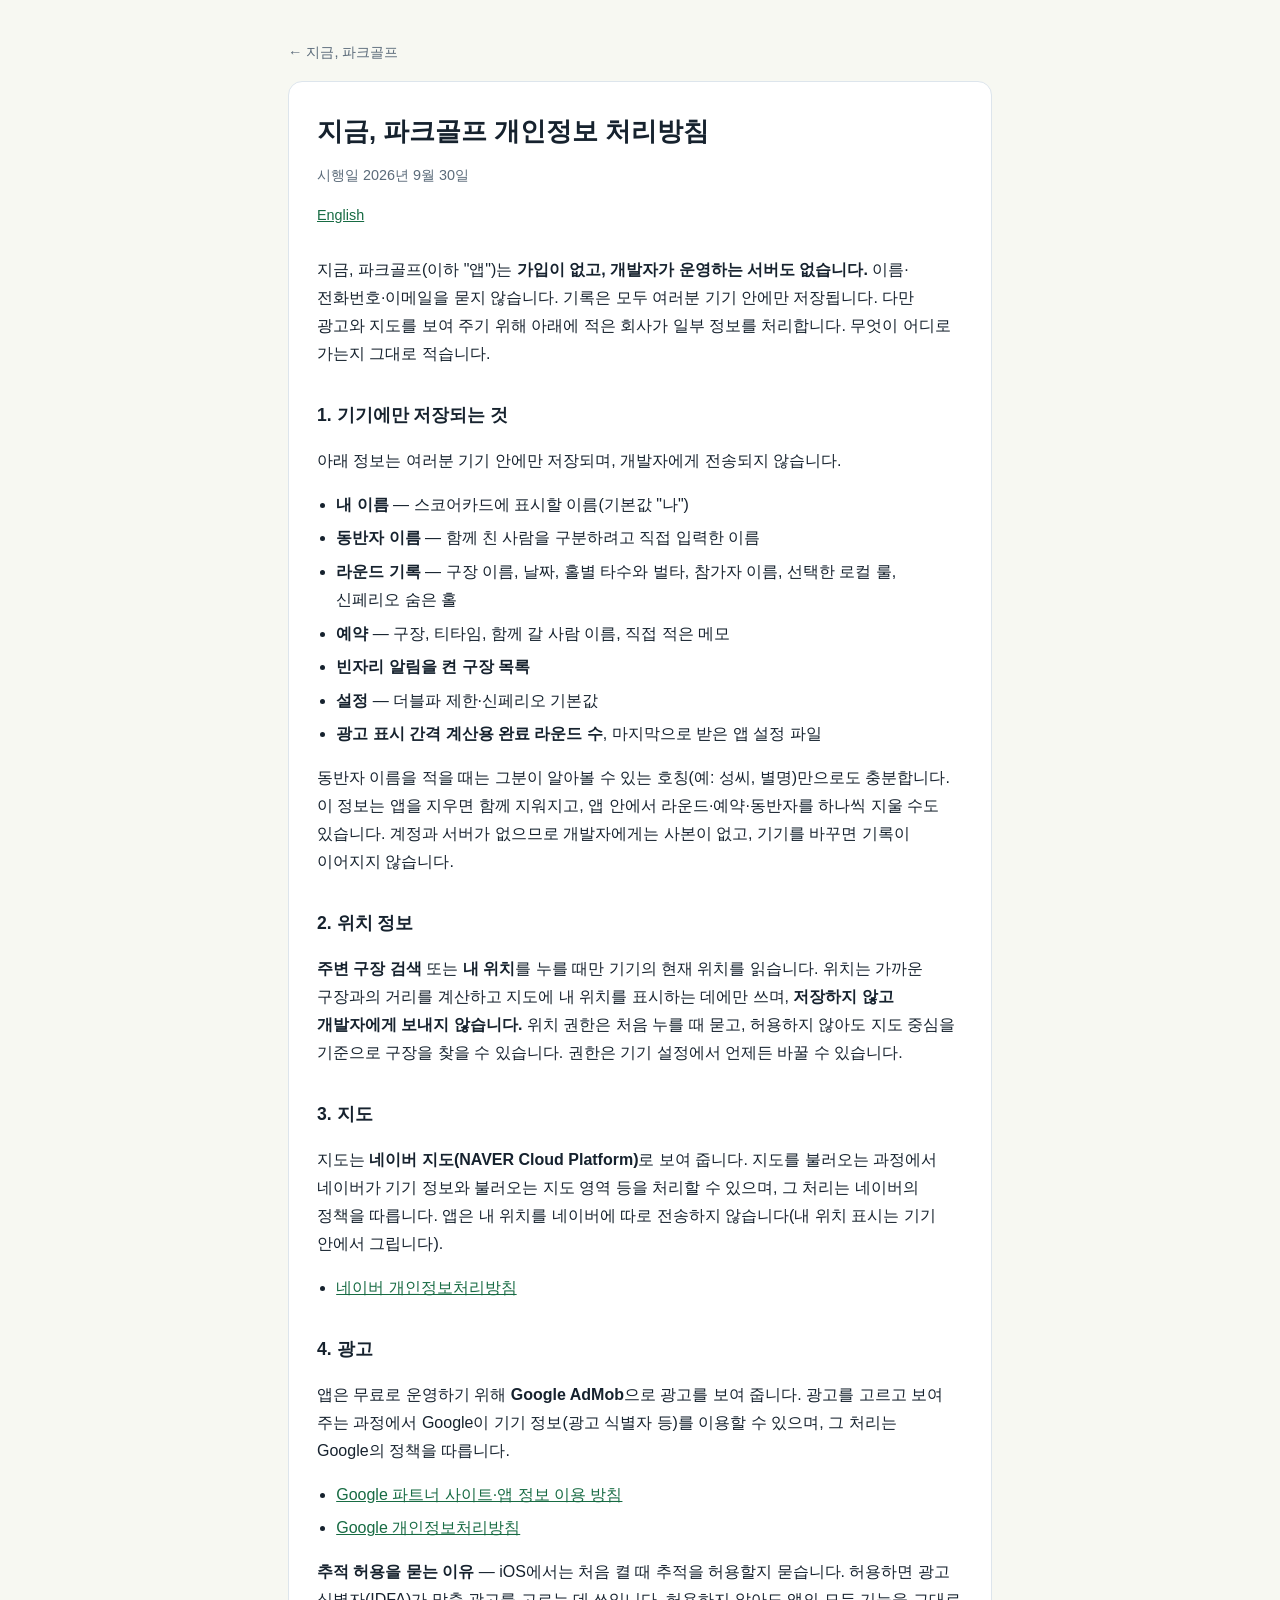
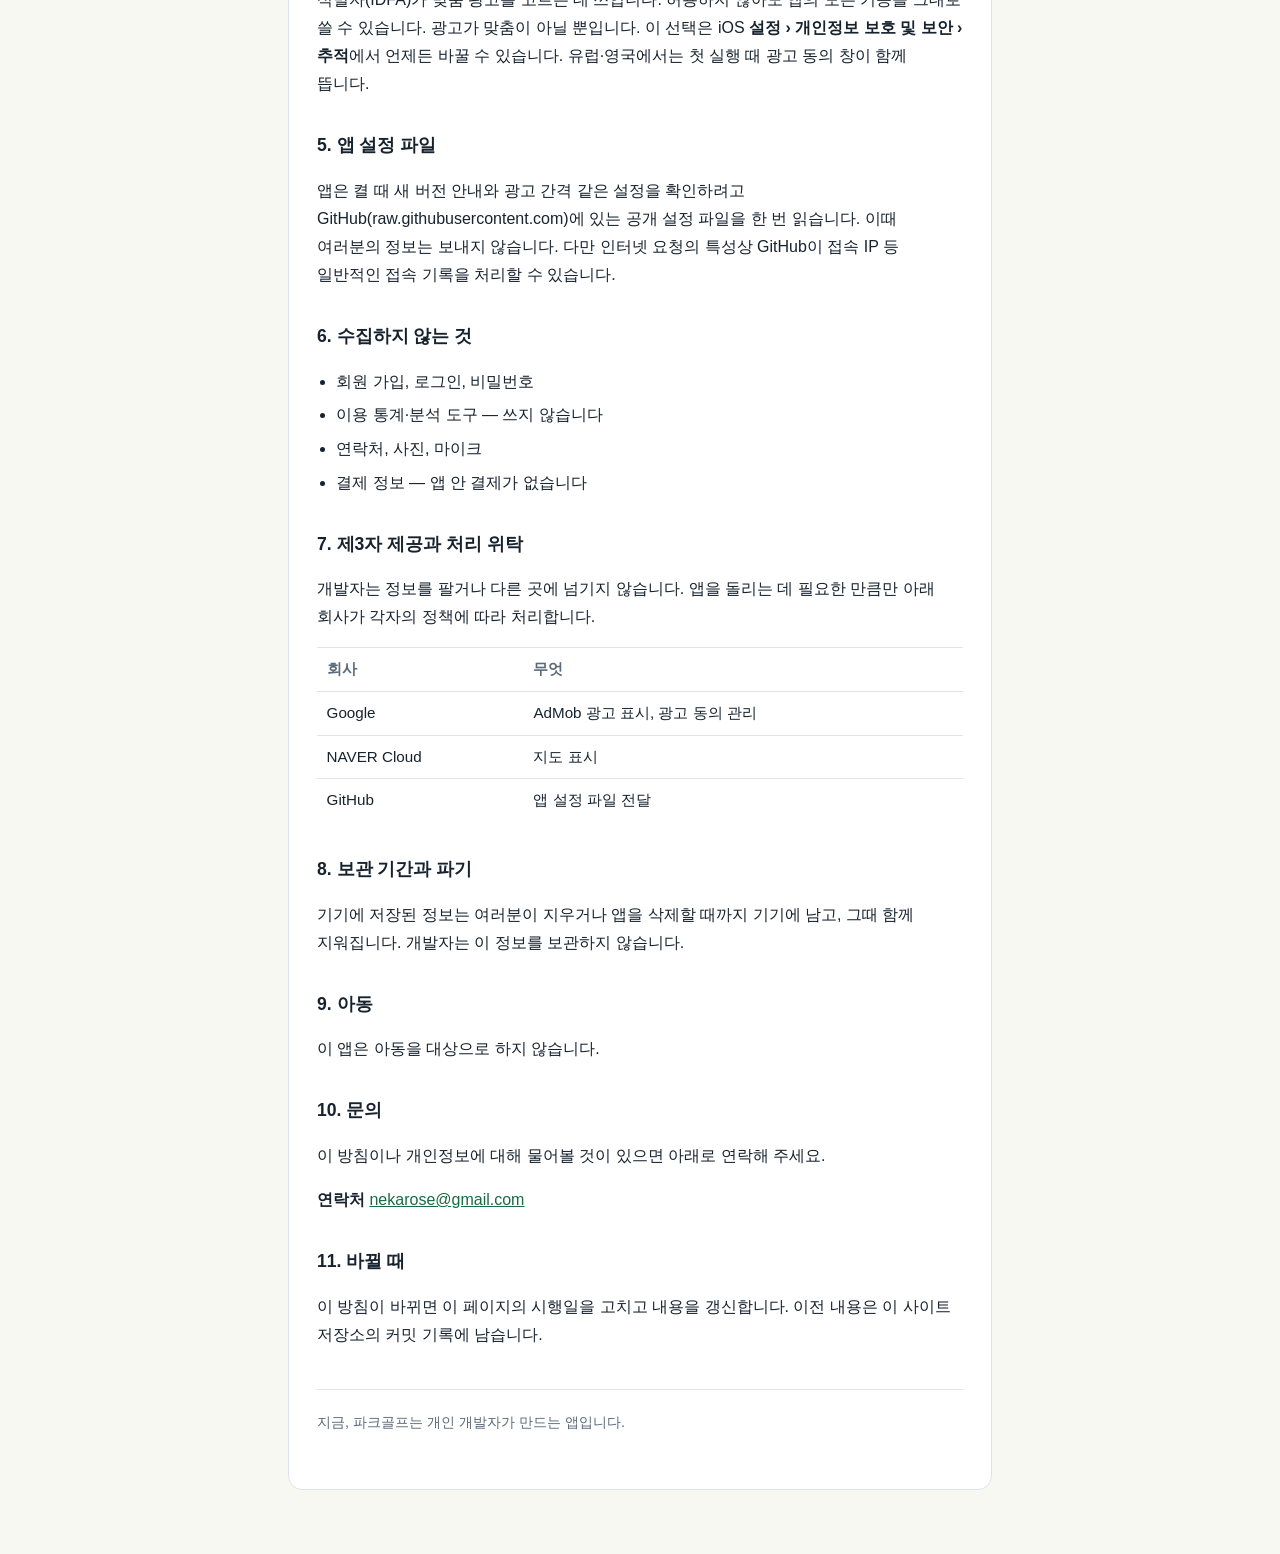
==== privacy/index.html @ c223c852 "개인정보 처리방침·고객지원 페이지(한·영)와 사이트 첫 화면" ====
<!doctype html>
<html lang="ko">
<head>
<meta charset="utf-8">
<meta name="viewport" content="width=device-width, initial-scale=1">
<title>지금, 파크골프 개인정보 처리방침</title>
<link rel="stylesheet" href="../style.css">
</head>
<body>
<nav class="home"><a href="../">← 지금, 파크골프</a></nav>
<main>
  <h1>지금, 파크골프 개인정보 처리방침</h1>
  <p class="meta">시행일 2026년 9월 30일</p>
  <p class="lang"><a href="en/">English</a></p>

  <p>지금, 파크골프(이하 "앱")는 <b>가입이 없고, 개발자가 운영하는 서버도 없습니다.</b>
  이름·전화번호·이메일을 묻지 않습니다. 기록은 모두 여러분 기기 안에만 저장됩니다.
  다만 광고와 지도를 보여 주기 위해 아래에 적은 회사가 일부 정보를 처리합니다.
  무엇이 어디로 가는지 그대로 적습니다.</p>

  <h2>1. 기기에만 저장되는 것</h2>
  <p>아래 정보는 여러분 기기 안에만 저장되며, 개발자에게 전송되지 않습니다.</p>
  <ul>
    <li><b>내 이름</b> — 스코어카드에 표시할 이름(기본값 "나")</li>
    <li><b>동반자 이름</b> — 함께 친 사람을 구분하려고 직접 입력한 이름</li>
    <li><b>라운드 기록</b> — 구장 이름, 날짜, 홀별 타수와 벌타, 참가자 이름, 선택한 로컬 룰, 신페리오 숨은 홀</li>
    <li><b>예약</b> — 구장, 티타임, 함께 갈 사람 이름, 직접 적은 메모</li>
    <li><b>빈자리 알림을 켠 구장 목록</b></li>
    <li><b>설정</b> — 더블파 제한·신페리오 기본값</li>
    <li><b>광고 표시 간격 계산용 완료 라운드 수</b>, 마지막으로 받은 앱 설정 파일</li>
  </ul>
  <p>동반자 이름을 적을 때는 그분이 알아볼 수 있는 호칭(예: 성씨, 별명)만으로도 충분합니다.
  이 정보는 앱을 지우면 함께 지워지고, 앱 안에서 라운드·예약·동반자를 하나씩 지울 수도 있습니다.
  계정과 서버가 없으므로 개발자에게는 사본이 없고, 기기를 바꾸면 기록이 이어지지 않습니다.</p>

  <h2>2. 위치 정보</h2>
  <p><b>주변 구장 검색</b> 또는 <b>내 위치</b>를 누를 때만 기기의 현재 위치를 읽습니다.
  위치는 가까운 구장과의 거리를 계산하고 지도에 내 위치를 표시하는 데에만 쓰며,
  <b>저장하지 않고 개발자에게 보내지 않습니다.</b> 위치 권한은 처음 누를 때 묻고, 허용하지 않아도
  지도 중심을 기준으로 구장을 찾을 수 있습니다. 권한은 기기 설정에서 언제든 바꿀 수 있습니다.</p>

  <h2>3. 지도</h2>
  <p>지도는 <b>네이버 지도(NAVER Cloud Platform)</b>로 보여 줍니다. 지도를 불러오는 과정에서
  네이버가 기기 정보와 불러오는 지도 영역 등을 처리할 수 있으며, 그 처리는 네이버의 정책을 따릅니다.
  앱은 내 위치를 네이버에 따로 전송하지 않습니다(내 위치 표시는 기기 안에서 그립니다).</p>
  <ul>
    <li><a href="https://policy.naver.com/policy/privacy.html">네이버 개인정보처리방침</a></li>
  </ul>

  <h2>4. 광고</h2>
  <p>앱은 무료로 운영하기 위해 <b>Google AdMob</b>으로 광고를 보여 줍니다. 광고를 고르고 보여 주는
  과정에서 Google이 기기 정보(광고 식별자 등)를 이용할 수 있으며, 그 처리는 Google의 정책을 따릅니다.</p>
  <ul>
    <li><a href="https://policies.google.com/technologies/partner-sites?hl=ko">Google 파트너 사이트·앱 정보 이용 방침</a></li>
    <li><a href="https://policies.google.com/privacy?hl=ko">Google 개인정보처리방침</a></li>
  </ul>
  <p><b>추적 허용을 묻는 이유</b> — iOS에서는 처음 켤 때 추적을 허용할지 묻습니다. 허용하면 광고
  식별자(IDFA)가 맞춤 광고를 고르는 데 쓰입니다. 허용하지 않아도 앱의 모든 기능을 그대로 쓸 수
  있습니다. 광고가 맞춤이 아닐 뿐입니다. 이 선택은 iOS <b>설정 › 개인정보 보호 및 보안 › 추적</b>에서
  언제든 바꿀 수 있습니다. 유럽·영국에서는 첫 실행 때 광고 동의 창이 함께 뜹니다.</p>

  <h2>5. 앱 설정 파일</h2>
  <p>앱은 켤 때 새 버전 안내와 광고 간격 같은 설정을 확인하려고 GitHub(raw.githubusercontent.com)에
  있는 공개 설정 파일을 한 번 읽습니다. 이때 여러분의 정보는 보내지 않습니다. 다만 인터넷 요청의
  특성상 GitHub이 접속 IP 등 일반적인 접속 기록을 처리할 수 있습니다.</p>

  <h2>6. 수집하지 않는 것</h2>
  <ul>
    <li>회원 가입, 로그인, 비밀번호</li>
    <li>이용 통계·분석 도구 — 쓰지 않습니다</li>
    <li>연락처, 사진, 마이크</li>
    <li>결제 정보 — 앱 안 결제가 없습니다</li>
  </ul>

  <h2>7. 제3자 제공과 처리 위탁</h2>
  <p>개발자는 정보를 팔거나 다른 곳에 넘기지 않습니다. 앱을 돌리는 데 필요한 만큼만 아래 회사가
  각자의 정책에 따라 처리합니다.</p>
  <table>
    <tr><th>회사</th><th>무엇</th></tr>
    <tr><td>Google</td><td>AdMob 광고 표시, 광고 동의 관리</td></tr>
    <tr><td>NAVER Cloud</td><td>지도 표시</td></tr>
    <tr><td>GitHub</td><td>앱 설정 파일 전달</td></tr>
  </table>

  <h2>8. 보관 기간과 파기</h2>
  <p>기기에 저장된 정보는 여러분이 지우거나 앱을 삭제할 때까지 기기에 남고, 그때 함께 지워집니다.
  개발자는 이 정보를 보관하지 않습니다.</p>

  <h2>9. 아동</h2>
  <p>이 앱은 아동을 대상으로 하지 않습니다.</p>

  <h2>10. 문의</h2>
  <p>이 방침이나 개인정보에 대해 물어볼 것이 있으면 아래로 연락해 주세요.</p>
  <p><b>연락처</b> <a href="mailto:nekarose@gmail.com">nekarose@gmail.com</a></p>

  <h2>11. 바뀔 때</h2>
  <p>이 방침이 바뀌면 이 페이지의 시행일을 고치고 내용을 갱신합니다. 이전 내용은 이 사이트 저장소의
  커밋 기록에 남습니다.</p>

  <p class="note">지금, 파크골프는 개인 개발자가 만드는 앱입니다.</p>
</main>
</body>
</html>
---- style.css ----
/* 스토어 등록용 공개 문서. 읽히는 것이 전부다 —
   글자 크기와 줄 간격만 넉넉히 두고, 어두운 화면에서도 눈이 안 아프게 한다. */

:root {
  --bg: #f7f8f2;
  --panel: #ffffff;
  --ink: #16222e;
  --muted: #5b6b7a;
  --line: #dde5ec;
  --link: #176b43;
}

@media (prefers-color-scheme: dark) {
  :root {
    --bg: #0e1720;
    --panel: #16222e;
    --ink: #e6edf3;
    --muted: #9fb0bf;
    --line: #26364a;
    --link: #7fd1a3;
  }
}

* { box-sizing: border-box; }

body {
  margin: 0;
  padding: 2.5rem 1.25rem 4rem;
  background: var(--bg);
  color: var(--ink);
  font: 16px/1.75 -apple-system, BlinkMacSystemFont, "Segoe UI",
    "Apple SD Gothic Neo", "Noto Sans KR", Roboto, sans-serif;
  word-break: keep-all;
}

main {
  max-width: 44rem;
  margin: 0 auto;
  background: var(--panel);
  border: 1px solid var(--line);
  border-radius: 14px;
  padding: 2rem 1.75rem 2.5rem;
}

h1 { font-size: 1.6rem; margin: 0 0 0.25rem; line-height: 1.35; }
h2 { font-size: 1.1rem; margin: 2rem 0 0.5rem; }
p, li { color: var(--ink); }
ul { padding-left: 1.2rem; }
li { margin: 0.35rem 0; }
a { color: var(--link); }

.lede { color: var(--muted); margin: 0 0 1.5rem; }
.meta { color: var(--muted); font-size: 0.9rem; }
.lang { margin: 0 0 1.75rem; font-size: 0.9rem; }
.note {
  margin-top: 2.5rem;
  padding-top: 1.25rem;
  border-top: 1px solid var(--line);
  color: var(--muted);
  font-size: 0.9rem;
}

nav.home { max-width: 44rem; margin: 0 auto 1rem; font-size: 0.9rem; }
nav.home a { color: var(--muted); text-decoration: none; }
nav.home a:hover { text-decoration: underline; }

.cards { display: grid; gap: 0.75rem; margin-top: 1.5rem; }
.card {
  display: block;
  padding: 1rem 1.1rem;
  border: 1px solid var(--line);
  border-radius: 10px;
  text-decoration: none;
  color: var(--ink);
}
.card:hover { border-color: var(--link); }
.card b { display: block; font-size: 1.02rem; }
.card span { color: var(--muted); font-size: 0.9rem; }

table { width: 100%; border-collapse: collapse; margin: 0.75rem 0; font-size: 0.95rem; }
th, td { text-align: left; vertical-align: top; padding: 0.5rem 0.6rem; border-top: 1px solid var(--line); }
th { color: var(--muted); font-weight: 600; white-space: nowrap; }
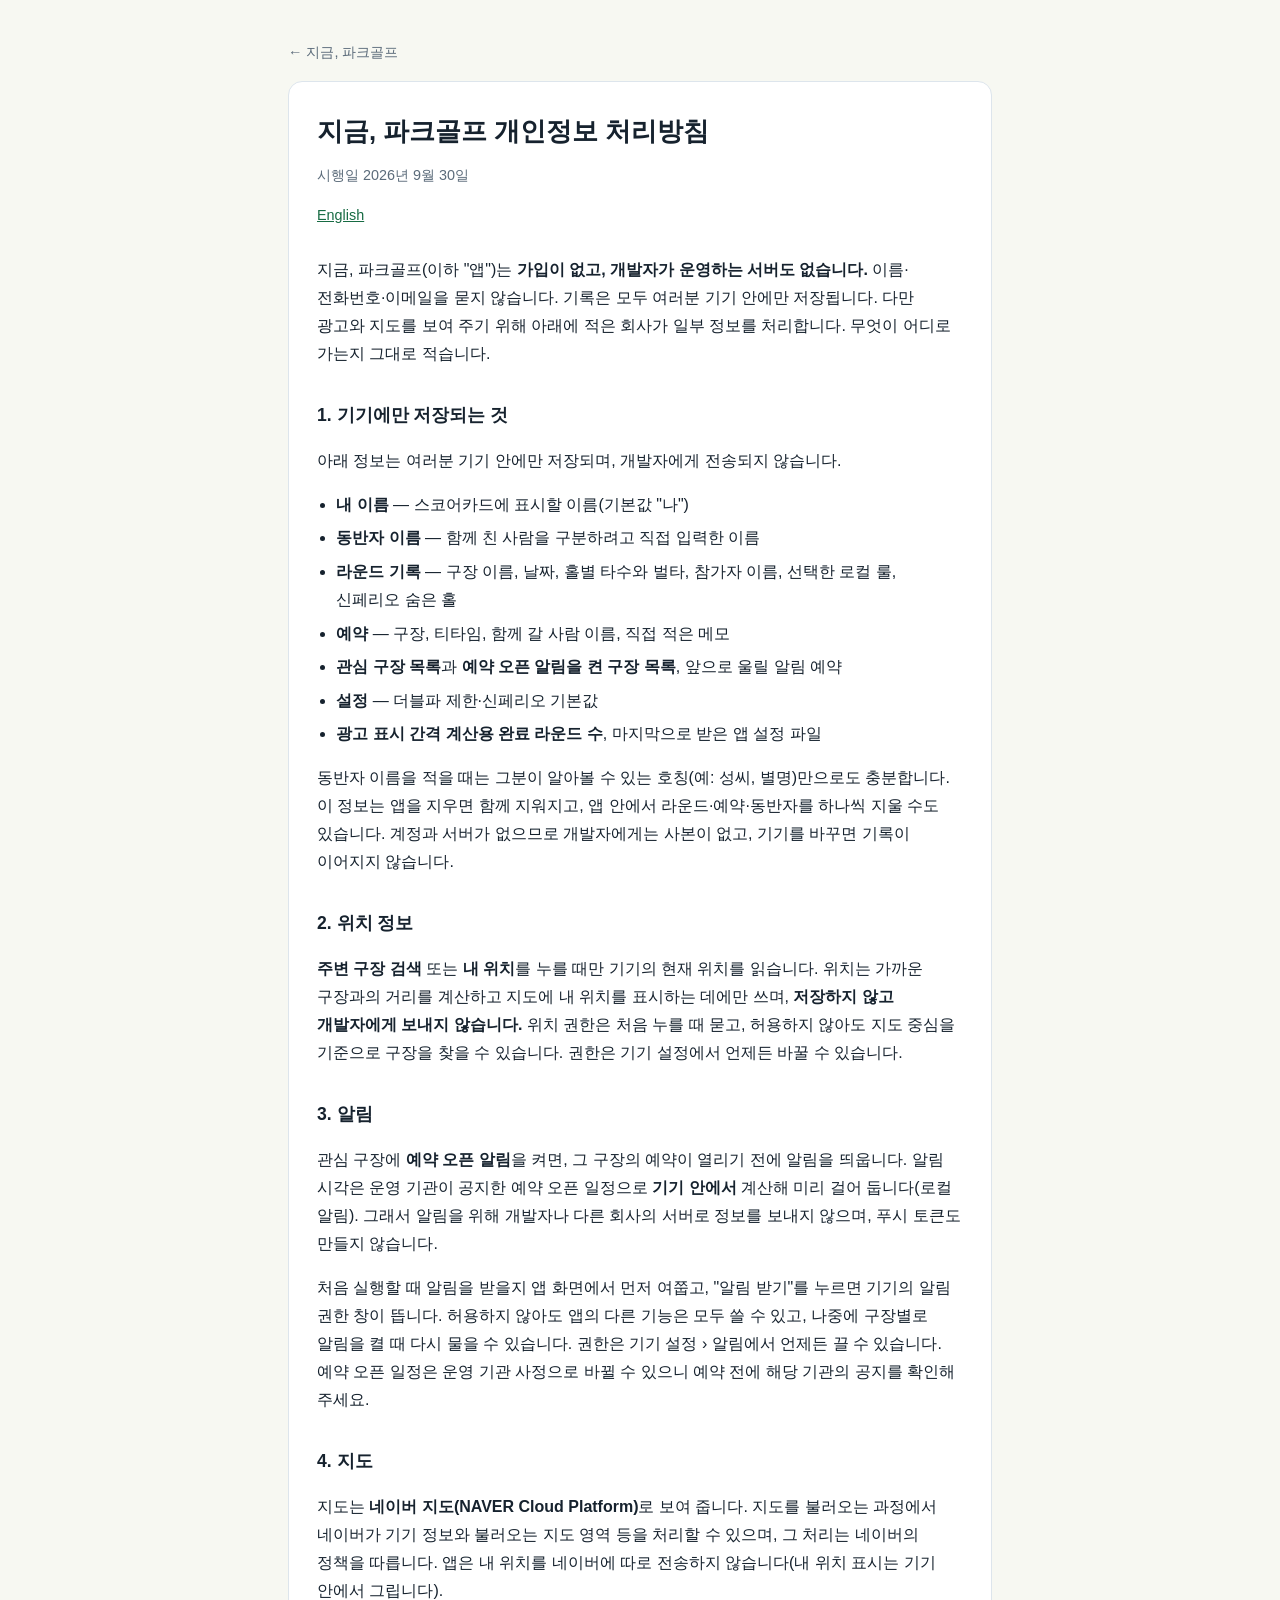
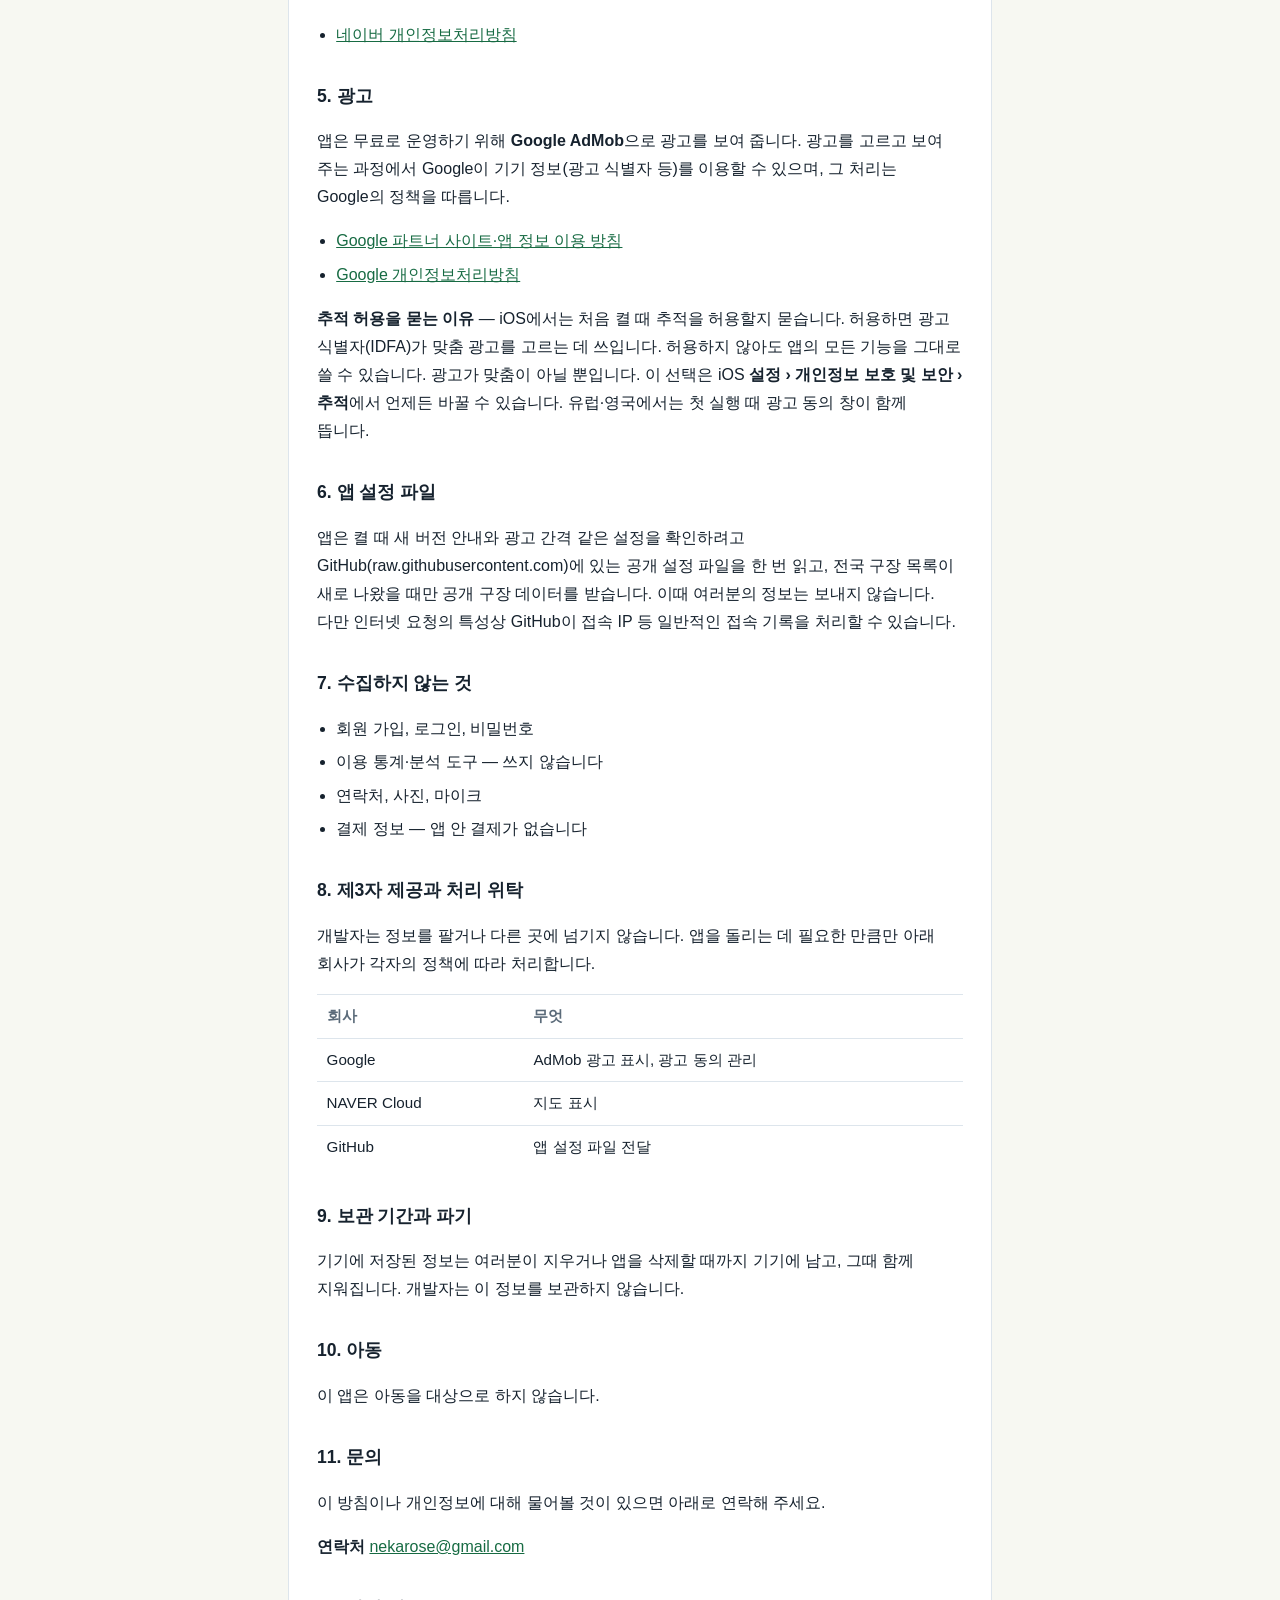
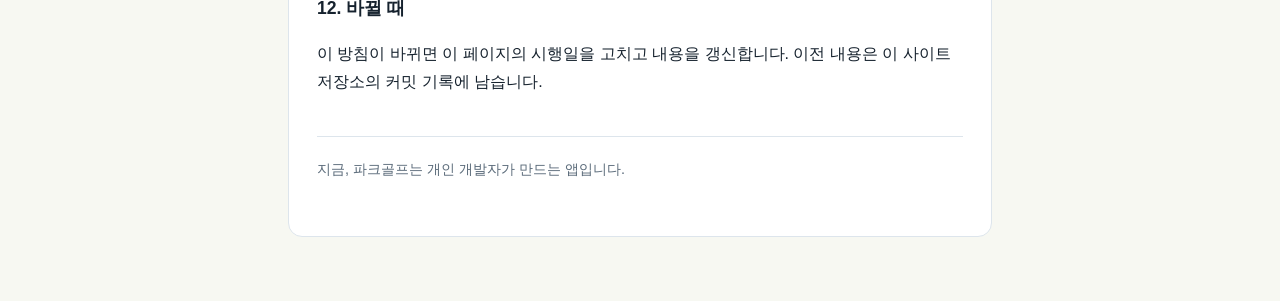
==== commit a2aa8028: "개인정보 처리방침: 알림(예약 오픈 로컬 알림) 조항 추가 - 3. 알림 신설(한·영): 기기 안에서 계산하는 로컬 알림, 서버 전송·푸시 토큰 없음, 첫 실행 여쭙기와 권한 끄기" ====
--- a/privacy/index.html
+++ b/privacy/index.html
@@ -25,7 +25,7 @@
     <li><b>동반자 이름</b> — 함께 친 사람을 구분하려고 직접 입력한 이름</li>
     <li><b>라운드 기록</b> — 구장 이름, 날짜, 홀별 타수와 벌타, 참가자 이름, 선택한 로컬 룰, 신페리오 숨은 홀</li>
     <li><b>예약</b> — 구장, 티타임, 함께 갈 사람 이름, 직접 적은 메모</li>
-    <li><b>빈자리 알림을 켠 구장 목록</b></li>
+    <li><b>관심 구장 목록</b>과 <b>예약 오픈 알림을 켠 구장 목록</b>, 앞으로 울릴 알림 예약</li>
     <li><b>설정</b> — 더블파 제한·신페리오 기본값</li>
     <li><b>광고 표시 간격 계산용 완료 라운드 수</b>, 마지막으로 받은 앱 설정 파일</li>
   </ul>
@@ -39,7 +39,16 @@
   <b>저장하지 않고 개발자에게 보내지 않습니다.</b> 위치 권한은 처음 누를 때 묻고, 허용하지 않아도
   지도 중심을 기준으로 구장을 찾을 수 있습니다. 권한은 기기 설정에서 언제든 바꿀 수 있습니다.</p>
 
-  <h2>3. 지도</h2>
+  <h2>3. 알림</h2>
+  <p>관심 구장에 <b>예약 오픈 알림</b>을 켜면, 그 구장의 예약이 열리기 전에 알림을 띄웁니다.
+  알림 시각은 운영 기관이 공지한 예약 오픈 일정으로 <b>기기 안에서</b> 계산해 미리 걸어 둡니다(로컬 알림).
+  그래서 알림을 위해 개발자나 다른 회사의 서버로 정보를 보내지 않으며, 푸시 토큰도 만들지 않습니다.</p>
+  <p>처음 실행할 때 알림을 받을지 앱 화면에서 먼저 여쭙고, "알림 받기"를 누르면 기기의 알림 권한 창이 뜹니다.
+  허용하지 않아도 앱의 다른 기능은 모두 쓸 수 있고, 나중에 구장별로 알림을 켤 때 다시 물을 수 있습니다.
+  권한은 기기 설정 › 알림에서 언제든 끌 수 있습니다. 예약 오픈 일정은 운영 기관 사정으로 바뀔 수 있으니
+  예약 전에 해당 기관의 공지를 확인해 주세요.</p>
+
+  <h2>4. 지도</h2>
   <p>지도는 <b>네이버 지도(NAVER Cloud Platform)</b>로 보여 줍니다. 지도를 불러오는 과정에서
   네이버가 기기 정보와 불러오는 지도 영역 등을 처리할 수 있으며, 그 처리는 네이버의 정책을 따릅니다.
   앱은 내 위치를 네이버에 따로 전송하지 않습니다(내 위치 표시는 기기 안에서 그립니다).</p>
@@ -47,7 +56,7 @@
     <li><a href="https://policy.naver.com/policy/privacy.html">네이버 개인정보처리방침</a></li>
   </ul>
 
-  <h2>4. 광고</h2>
+  <h2>5. 광고</h2>
   <p>앱은 무료로 운영하기 위해 <b>Google AdMob</b>으로 광고를 보여 줍니다. 광고를 고르고 보여 주는
   과정에서 Google이 기기 정보(광고 식별자 등)를 이용할 수 있으며, 그 처리는 Google의 정책을 따릅니다.</p>
   <ul>
@@ -59,12 +68,12 @@
   있습니다. 광고가 맞춤이 아닐 뿐입니다. 이 선택은 iOS <b>설정 › 개인정보 보호 및 보안 › 추적</b>에서
   언제든 바꿀 수 있습니다. 유럽·영국에서는 첫 실행 때 광고 동의 창이 함께 뜹니다.</p>
 
-  <h2>5. 앱 설정 파일</h2>
+  <h2>6. 앱 설정 파일</h2>
   <p>앱은 켤 때 새 버전 안내와 광고 간격 같은 설정을 확인하려고 GitHub(raw.githubusercontent.com)에
-  있는 공개 설정 파일을 한 번 읽습니다. 이때 여러분의 정보는 보내지 않습니다. 다만 인터넷 요청의
+  있는 공개 설정 파일을 한 번 읽고, 전국 구장 목록이 새로 나왔을 때만 공개 구장 데이터를 받습니다. 이때 여러분의 정보는 보내지 않습니다. 다만 인터넷 요청의
   특성상 GitHub이 접속 IP 등 일반적인 접속 기록을 처리할 수 있습니다.</p>
 
-  <h2>6. 수집하지 않는 것</h2>
+  <h2>7. 수집하지 않는 것</h2>
   <ul>
     <li>회원 가입, 로그인, 비밀번호</li>
     <li>이용 통계·분석 도구 — 쓰지 않습니다</li>
@@ -72,7 +81,7 @@
     <li>결제 정보 — 앱 안 결제가 없습니다</li>
   </ul>
 
-  <h2>7. 제3자 제공과 처리 위탁</h2>
+  <h2>8. 제3자 제공과 처리 위탁</h2>
   <p>개발자는 정보를 팔거나 다른 곳에 넘기지 않습니다. 앱을 돌리는 데 필요한 만큼만 아래 회사가
   각자의 정책에 따라 처리합니다.</p>
   <table>
@@ -82,18 +91,18 @@
     <tr><td>GitHub</td><td>앱 설정 파일 전달</td></tr>
   </table>
 
-  <h2>8. 보관 기간과 파기</h2>
+  <h2>9. 보관 기간과 파기</h2>
   <p>기기에 저장된 정보는 여러분이 지우거나 앱을 삭제할 때까지 기기에 남고, 그때 함께 지워집니다.
   개발자는 이 정보를 보관하지 않습니다.</p>
 
-  <h2>9. 아동</h2>
+  <h2>10. 아동</h2>
   <p>이 앱은 아동을 대상으로 하지 않습니다.</p>
 
-  <h2>10. 문의</h2>
+  <h2>11. 문의</h2>
   <p>이 방침이나 개인정보에 대해 물어볼 것이 있으면 아래로 연락해 주세요.</p>
   <p><b>연락처</b> <a href="mailto:nekarose@gmail.com">nekarose@gmail.com</a></p>
 
-  <h2>11. 바뀔 때</h2>
+  <h2>12. 바뀔 때</h2>
   <p>이 방침이 바뀌면 이 페이지의 시행일을 고치고 내용을 갱신합니다. 이전 내용은 이 사이트 저장소의
   커밋 기록에 남습니다.</p>
 
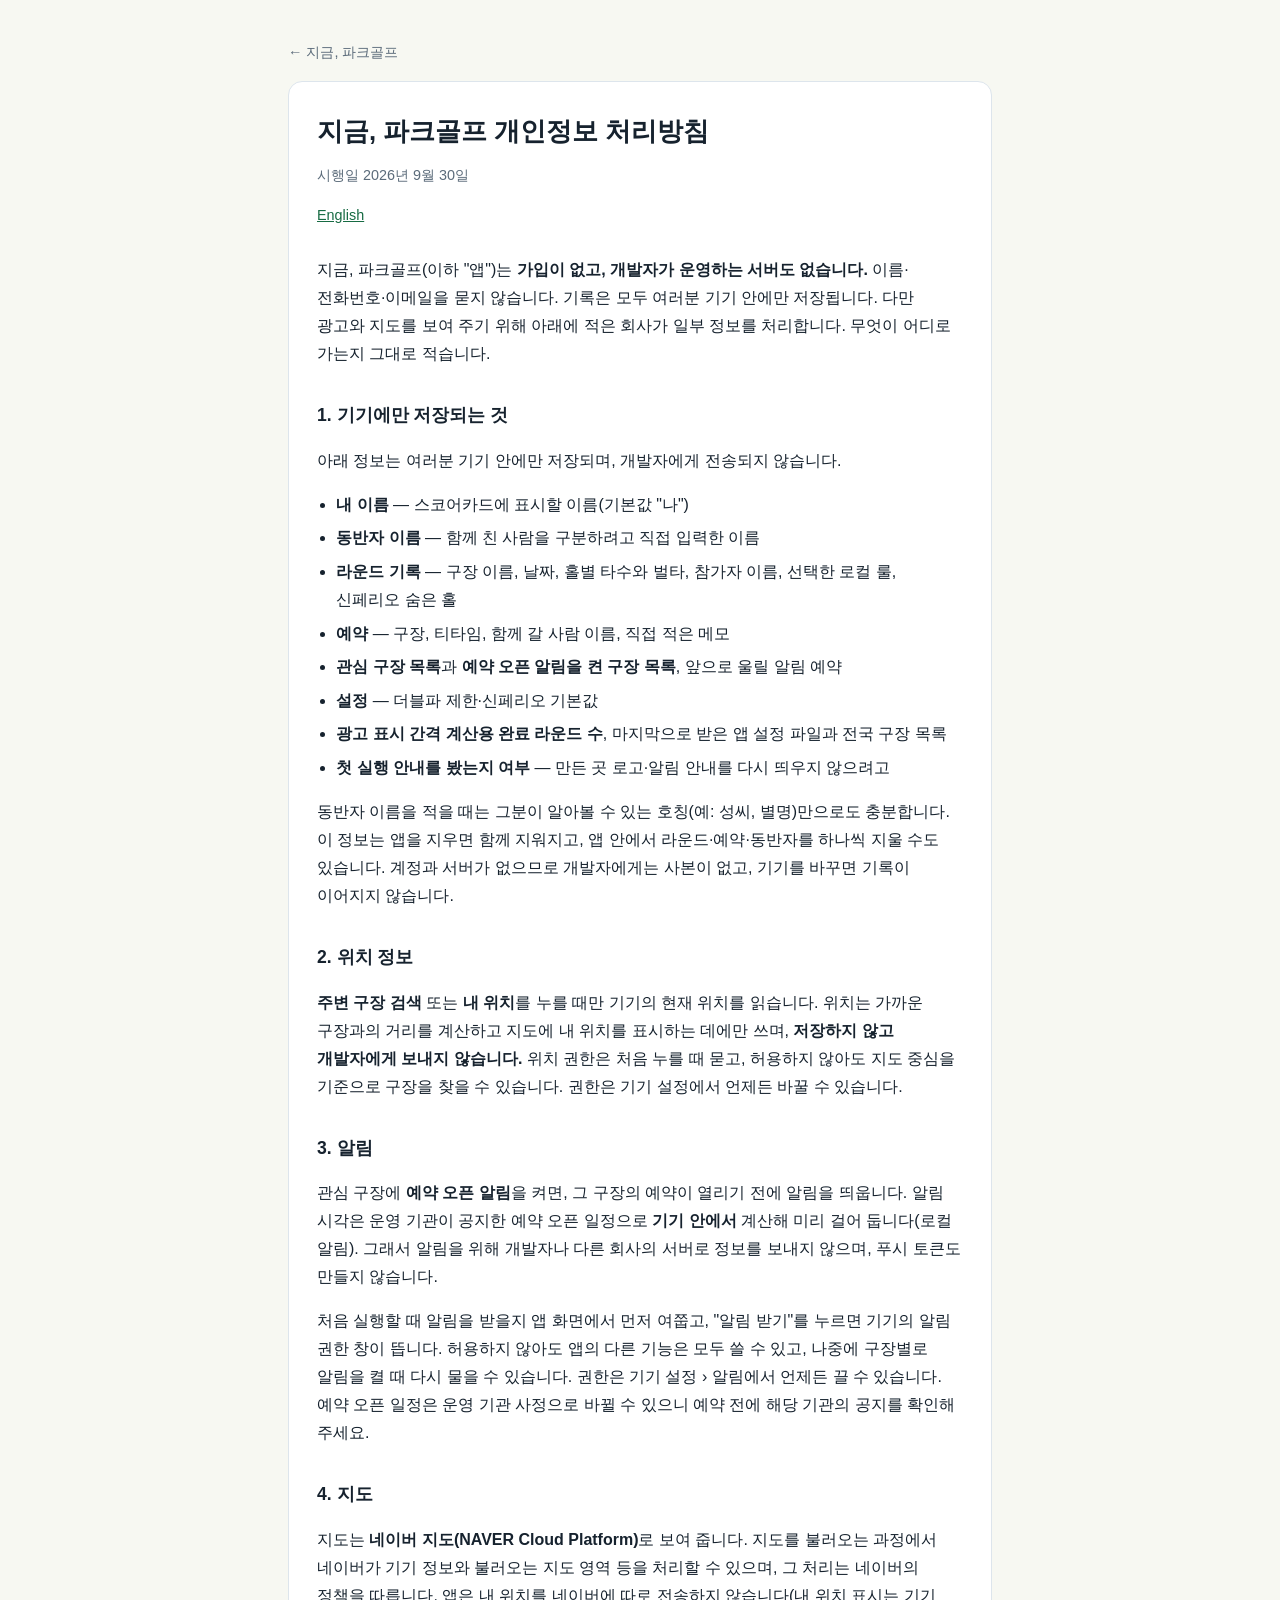
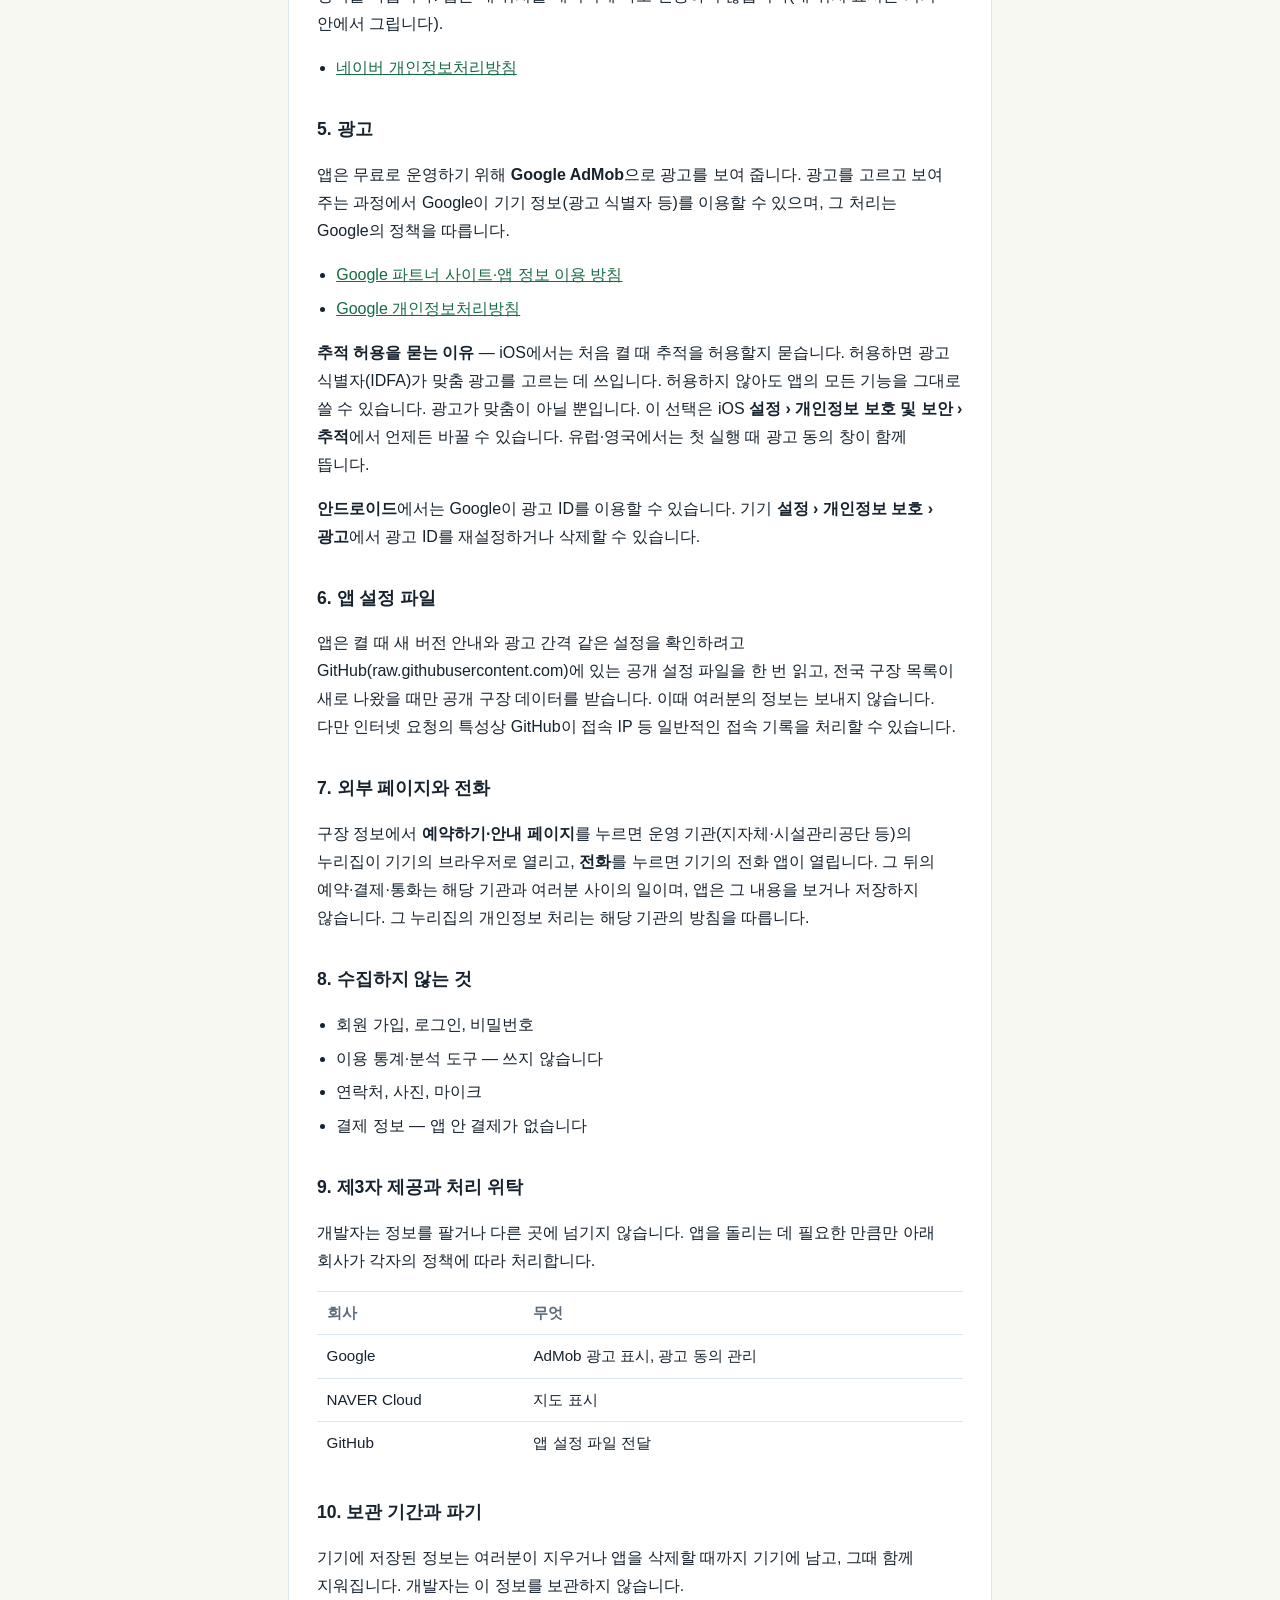
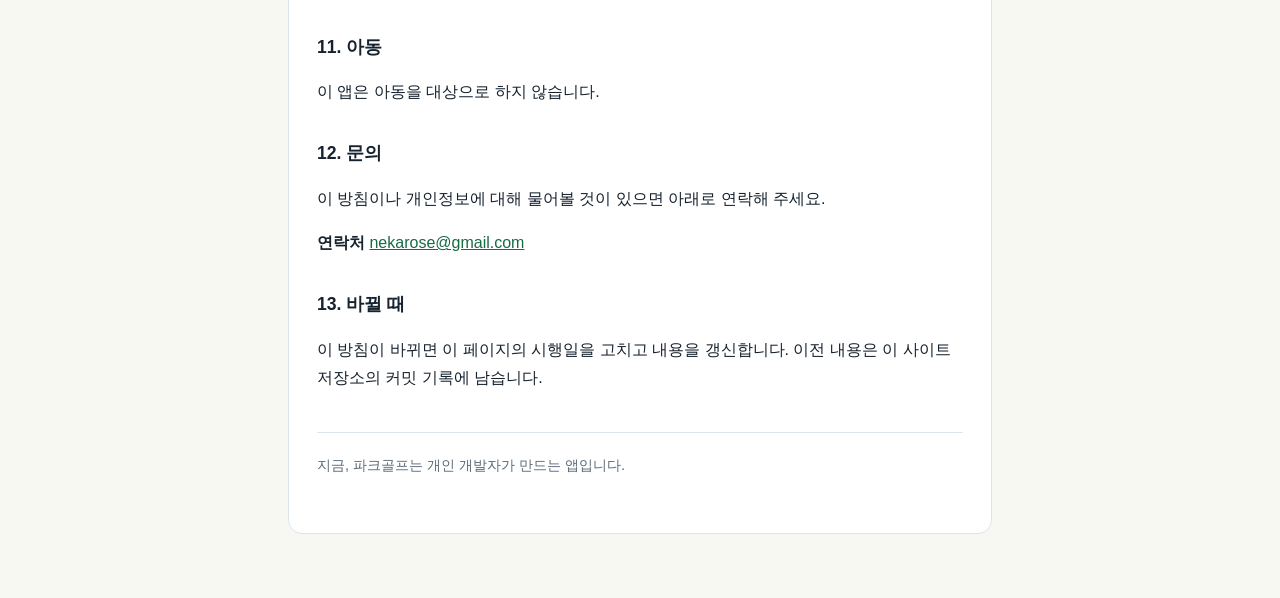
==== commit e3e51c80: "개인정보 처리방침 갱신: 외부 페이지·전화, 안드로이드 광고 ID, 저장 항목 - 7. 외부 페이지와 전화 신설(한·영) — 예약 누리집·전화 앱으로 넘어간 뒤는 기관 방침 - 광" ====
--- a/privacy/index.html
+++ b/privacy/index.html
@@ -27,7 +27,8 @@
     <li><b>예약</b> — 구장, 티타임, 함께 갈 사람 이름, 직접 적은 메모</li>
     <li><b>관심 구장 목록</b>과 <b>예약 오픈 알림을 켠 구장 목록</b>, 앞으로 울릴 알림 예약</li>
     <li><b>설정</b> — 더블파 제한·신페리오 기본값</li>
-    <li><b>광고 표시 간격 계산용 완료 라운드 수</b>, 마지막으로 받은 앱 설정 파일</li>
+    <li><b>광고 표시 간격 계산용 완료 라운드 수</b>, 마지막으로 받은 앱 설정 파일과 전국 구장 목록</li>
+    <li><b>첫 실행 안내를 봤는지 여부</b> — 만든 곳 로고·알림 안내를 다시 띄우지 않으려고</li>
   </ul>
   <p>동반자 이름을 적을 때는 그분이 알아볼 수 있는 호칭(예: 성씨, 별명)만으로도 충분합니다.
   이 정보는 앱을 지우면 함께 지워지고, 앱 안에서 라운드·예약·동반자를 하나씩 지울 수도 있습니다.
@@ -67,13 +68,21 @@
   식별자(IDFA)가 맞춤 광고를 고르는 데 쓰입니다. 허용하지 않아도 앱의 모든 기능을 그대로 쓸 수
   있습니다. 광고가 맞춤이 아닐 뿐입니다. 이 선택은 iOS <b>설정 › 개인정보 보호 및 보안 › 추적</b>에서
   언제든 바꿀 수 있습니다. 유럽·영국에서는 첫 실행 때 광고 동의 창이 함께 뜹니다.</p>
+  <p><b>안드로이드</b>에서는 Google이 광고 ID를 이용할 수 있습니다. 기기 <b>설정 › 개인정보 보호 › 광고</b>에서
+  광고 ID를 재설정하거나 삭제할 수 있습니다.</p>
 
   <h2>6. 앱 설정 파일</h2>
   <p>앱은 켤 때 새 버전 안내와 광고 간격 같은 설정을 확인하려고 GitHub(raw.githubusercontent.com)에
   있는 공개 설정 파일을 한 번 읽고, 전국 구장 목록이 새로 나왔을 때만 공개 구장 데이터를 받습니다. 이때 여러분의 정보는 보내지 않습니다. 다만 인터넷 요청의
   특성상 GitHub이 접속 IP 등 일반적인 접속 기록을 처리할 수 있습니다.</p>
 
-  <h2>7. 수집하지 않는 것</h2>
+  <h2>7. 외부 페이지와 전화</h2>
+  <p>구장 정보에서 <b>예약하기·안내 페이지</b>를 누르면 운영 기관(지자체·시설관리공단 등)의 누리집이 기기의
+  브라우저로 열리고, <b>전화</b>를 누르면 기기의 전화 앱이 열립니다. 그 뒤의 예약·결제·통화는 해당 기관과
+  여러분 사이의 일이며, 앱은 그 내용을 보거나 저장하지 않습니다. 그 누리집의 개인정보 처리는 해당 기관의
+  방침을 따릅니다.</p>
+
+  <h2>8. 수집하지 않는 것</h2>
   <ul>
     <li>회원 가입, 로그인, 비밀번호</li>
     <li>이용 통계·분석 도구 — 쓰지 않습니다</li>
@@ -81,7 +90,7 @@
     <li>결제 정보 — 앱 안 결제가 없습니다</li>
   </ul>
 
-  <h2>8. 제3자 제공과 처리 위탁</h2>
+  <h2>9. 제3자 제공과 처리 위탁</h2>
   <p>개발자는 정보를 팔거나 다른 곳에 넘기지 않습니다. 앱을 돌리는 데 필요한 만큼만 아래 회사가
   각자의 정책에 따라 처리합니다.</p>
   <table>
@@ -91,18 +100,18 @@
     <tr><td>GitHub</td><td>앱 설정 파일 전달</td></tr>
   </table>
 
-  <h2>9. 보관 기간과 파기</h2>
+  <h2>10. 보관 기간과 파기</h2>
   <p>기기에 저장된 정보는 여러분이 지우거나 앱을 삭제할 때까지 기기에 남고, 그때 함께 지워집니다.
   개발자는 이 정보를 보관하지 않습니다.</p>
 
-  <h2>10. 아동</h2>
+  <h2>11. 아동</h2>
   <p>이 앱은 아동을 대상으로 하지 않습니다.</p>
 
-  <h2>11. 문의</h2>
+  <h2>12. 문의</h2>
   <p>이 방침이나 개인정보에 대해 물어볼 것이 있으면 아래로 연락해 주세요.</p>
   <p><b>연락처</b> <a href="mailto:nekarose@gmail.com">nekarose@gmail.com</a></p>
 
-  <h2>12. 바뀔 때</h2>
+  <h2>13. 바뀔 때</h2>
   <p>이 방침이 바뀌면 이 페이지의 시행일을 고치고 내용을 갱신합니다. 이전 내용은 이 사이트 저장소의
   커밋 기록에 남습니다.</p>
 
